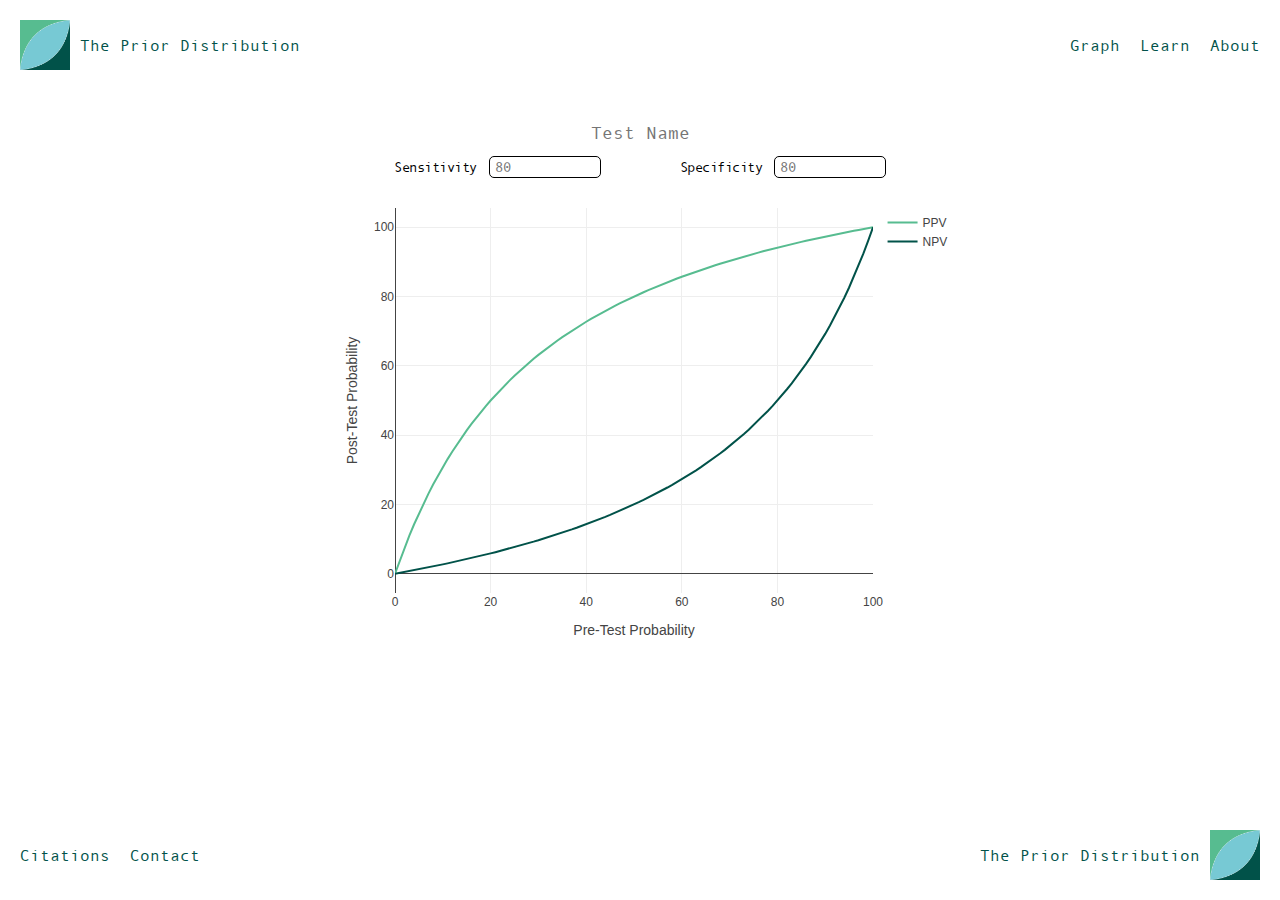
==== index.html @ 8dc857be "Graph functionality, browser icon" ====
<!DOCTYPE html>
<html lang="en">
<head>
    <meta charset="UTF-8">
    <meta http-equiv="X-UA-Compatible" content="IE=edge">
    <meta name="viewport" content="width=device-width, initial-scale=1.0">
    <link rel="stylesheet" href="./style.css">
    <link rel="icon" href="./assets/Logo.png">
    <title>The Prior Distribution</title>
</head>
<body>
    <header>
        <a href="./index.html" class="logo">
            <img src="./assets/Logo.png" alt="The Prior Distribution Logo">
            <p class="title">The Prior Distribution</p>
        </a>
        <a href="./index.html">Graph</a>
        <a href="./learn.html">Learn</a>
        <a href="./about.html">About</a>
    </header>
    <div class="main">
        <input type="text" id="name" placeholder="Test Name">
        <div class="parameters">
            <div class="sensitivity">
                <label for="sensitivity">Sensitivity</label>
                <input type="text" id="sensitivity" placeholder="80">
            </div>
            <div class="specificity">
                <label for="specificity">Specificity</label>
                <input type="text" id="specificity" placeholder="80">
            </div>
        </div>
        <div class="graph">
        </div>
    </div>
    <footer>
        <a href="./about.html">Citations</a>
        <a href="./contact.html">Contact</a>
        <a href="./index.html" class="logo">
            <p class="title">The Prior Distribution</p>
            <img src="./assets/Logo.png" alt="The Prior Distribution Logo">
        </a>
    </footer>
</body>

<script src="https://cdn.plot.ly/plotly-2.20.0.min.js"></script>
<script src="script.js"></script>

</html>
---- style.css ----
:root {
    --light_green: rgb(87, 188, 144);
    --dark_green: rgb(1, 82, 73);
    --blue: rgb(119, 201, 212);
    --graph_width: 650px;
}

@font-face {
    font-family: "Andale Mono Regular";
    src: local("Andale Mono Regular"), url("./assets/andalemo.ttf");
}

body {
    display: flex;
    flex-direction: column;
    justify-content: start;
    gap: 50px;
    height: 100vh;
    margin: 0 20px;
}

header, footer {
    display: flex;
    justify-content: right;
    align-items: center;
    gap: 20px;
    min-width: 500px;
}

header {
    margin: 20px 0 0 0;
}

footer {
    margin: auto 0 20px 0;
}

header img, footer img {
    width: 50px;
}

header a.logo {
    display: flex;
    gap: 10px;
    margin: 0 auto 0 0;
}

footer a.logo {
    display: flex;
    gap: 10px;
    margin: 0 0 0 auto;
}

a {
    text-decoration: none;
    color: var(--dark_green);
    font-family: "Andale Mono Regular", Arial, sans-serif;
}

.main {
    display: flex;
    flex-direction: column;
    align-items: center;
    gap: 10px;
    align-self: center;
    width: 100%;
}

.graph {
    width: var(--graph_width);
}

.parameters {
    width: var(--graph_width);
    display: flex;
    justify-content: space-evenly;
}

label {
    font-family: "Andale Mono Regular", Arial, sans-serif;
    font-size: 14px;
    letter-spacing: -0.5px;
    margin-right: 8px;
}

input {
    font-family: "Andale Mono Regular", Arial, sans-serif;
    font-size: 14px;
    width: 100px;
    padding: 2px 5px;
    border: 1px solid black;
    border-radius: 5px;
}

input#name {
    font-size: 18px;
    border: 1px solid white;
    border-radius: 5px;
    width: var(--graph_width);
    text-align: center;
}

input#name:hover, input#name:focus {
    border: 1px solid black;
}

input:focus {
    outline: none;
}

input:focus::placeholder {
    color: transparent;
}
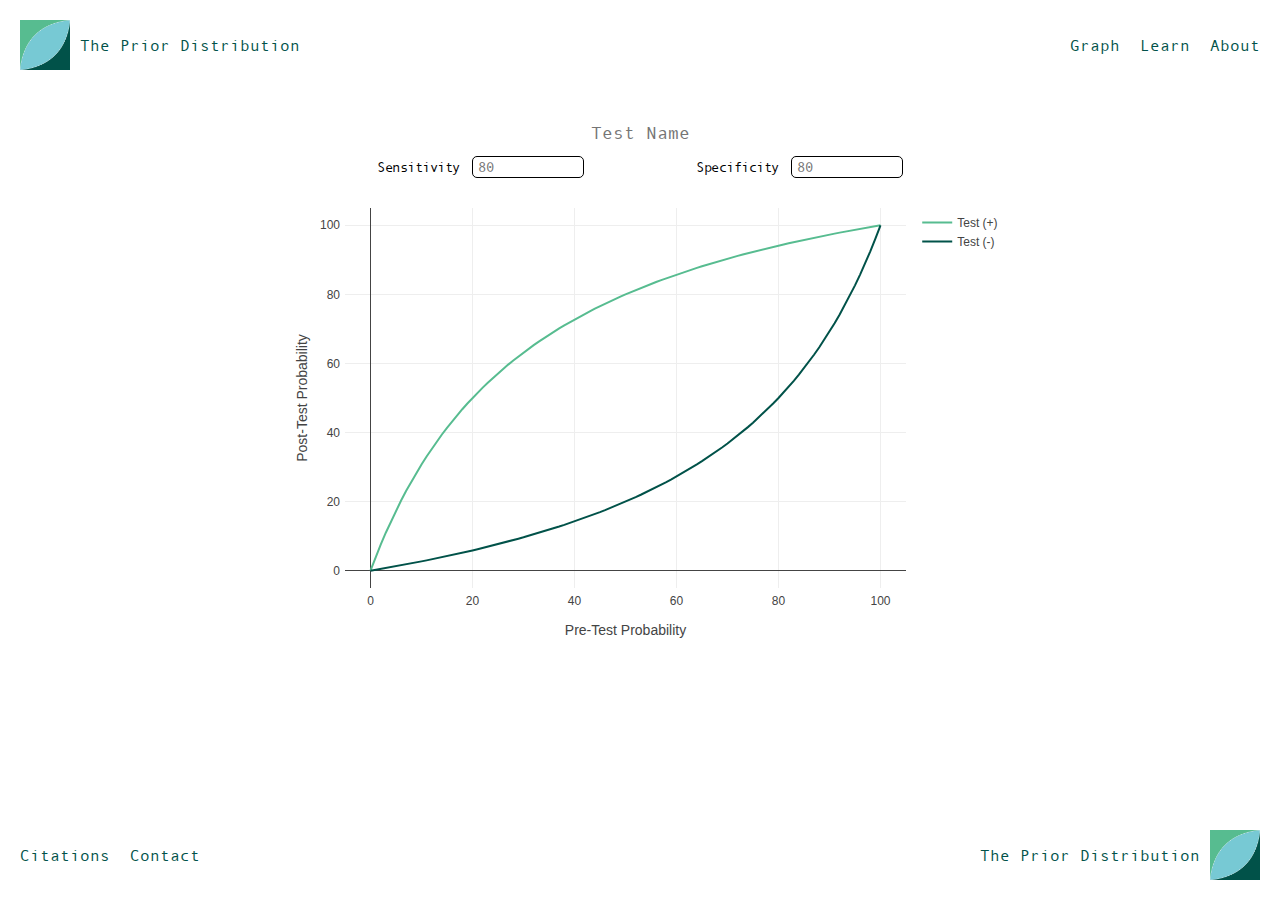
==== commit ad9d060d: "Split scrips by page, updates to learn.html" ====
--- a/index.html
+++ b/index.html
@@ -44,6 +44,7 @@
 </body>
 
 <script src="https://cdn.plot.ly/plotly-2.20.0.min.js"></script>
-<script src="script.js"></script>
+<script src="./script.js"></script>
+<script src="./index.js"></script>
 
 </html>--- a/style.css
+++ b/style.css
@@ -3,7 +3,7 @@
     --light_green: rgb(87, 188, 144);
     --dark_green: rgb(1, 82, 73);
     --blue: rgb(119, 201, 212);
-    --graph_width: 650px;
+    --graph_width: 750px;
 }
 
 @font-face {
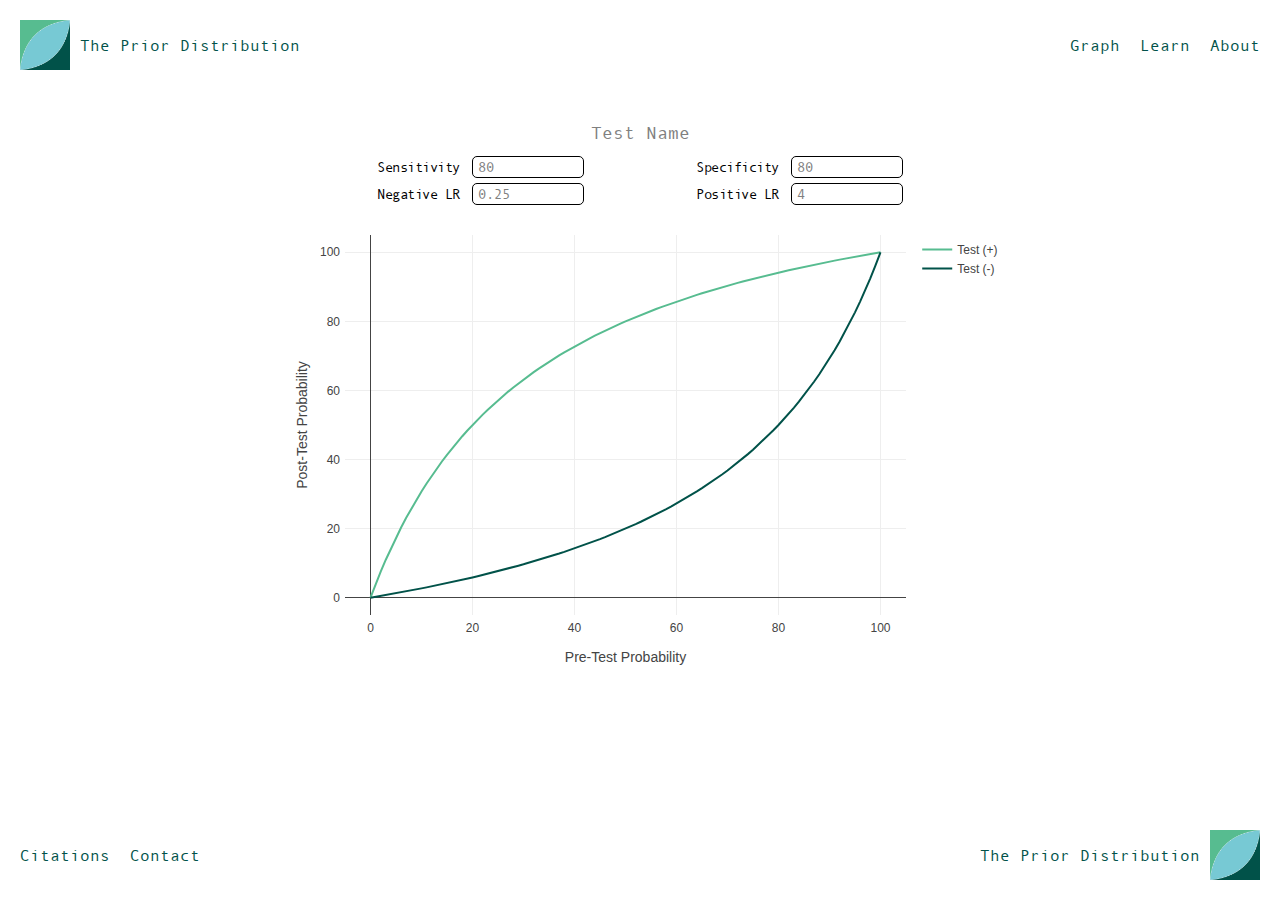
==== commit 5cd82820: "Begin adding likelihood ratio support to index" ====
--- a/index.html
+++ b/index.html
@@ -21,13 +21,25 @@
     <div class="main">
         <input type="text" id="name" placeholder="Test Name">
         <div class="parameters">
-            <div class="sensitivity">
-                <label for="sensitivity">Sensitivity</label>
-                <input type="text" id="sensitivity" placeholder="80">
+            <div class="snsp">
+                <div class="sensitivity">
+                    <label for="sensitivity">Sensitivity</label>
+                    <input type="number" step="any" min="0.001" max="99.999" id="sensitivity" placeholder="80">
+                </div>
+                <div class="specificity">
+                    <label for="specificity">Specificity</label>
+                    <input type="number" step="any" id="specificity" min="0.001" max="99.999" placeholder="80">
+                </div>
             </div>
-            <div class="specificity">
-                <label for="specificity">Specificity</label>
-                <input type="text" id="specificity" placeholder="80">
+            <div class="lr">
+                <div class="LR-">
+                    <label for="lrn">Negative LR</label>
+                    <input type="number" step="any" min="0.001" id="lrn" placeholder="0.25">
+                </div>
+                <div class="LR+">
+                    <label for="lrp">Positive LR</label>
+                    <input type="number" step="any" id="lrp" min="0.001" placeholder="4">
+                </div>
             </div>
         </div>
         <div class="graph">
@@ -35,7 +47,7 @@
     </div>
     <footer>
         <a href="./about.html">Citations</a>
-        <a href="./contact.html">Contact</a>
+        <a href="./about.html">Contact</a>
         <a href="./index.html" class="logo">
             <p class="title">The Prior Distribution</p>
             <img src="./assets/Logo.png" alt="The Prior Distribution Logo">
--- a/style.css
+++ b/style.css
@@ -67,14 +67,45 @@
     width: 100%;
 }
 
-.graph {
+.learn, .about, .graph {
     width: var(--graph_width);
+    align-self: center;
+}
+
+.learn, .about {
+    font-size: 14px;
+}
+
+h2 {
+    text-align: center;
+    margin: 0 0 10px 0;
+}
+
+h3 {
+    text-align: center;
+    margin: 30px 0 10px 0;
+}
+
+.learn div {
+    margin: 0 0 25px 0;
+}
+
+.snsp, .lr {
+    width: var(--graph_width);
+    display: flex;
+    justify-content: space-evenly; 
 }
 
 .parameters {
     width: var(--graph_width);
     display: flex;
-    justify-content: space-evenly;
+    flex-direction: column;
+    gap: 5px;
+}
+
+.gray, .gray input {
+    color: lightgray;
+    border-color: lightgray;
 }
 
 label {
@@ -109,6 +140,14 @@
     outline: none;
 }
 
+input::placeholder {
+    color: gray;
+}
+
 input:focus::placeholder {
     color: transparent;
+}
+
+input:invalid {
+    border-color: red;
 }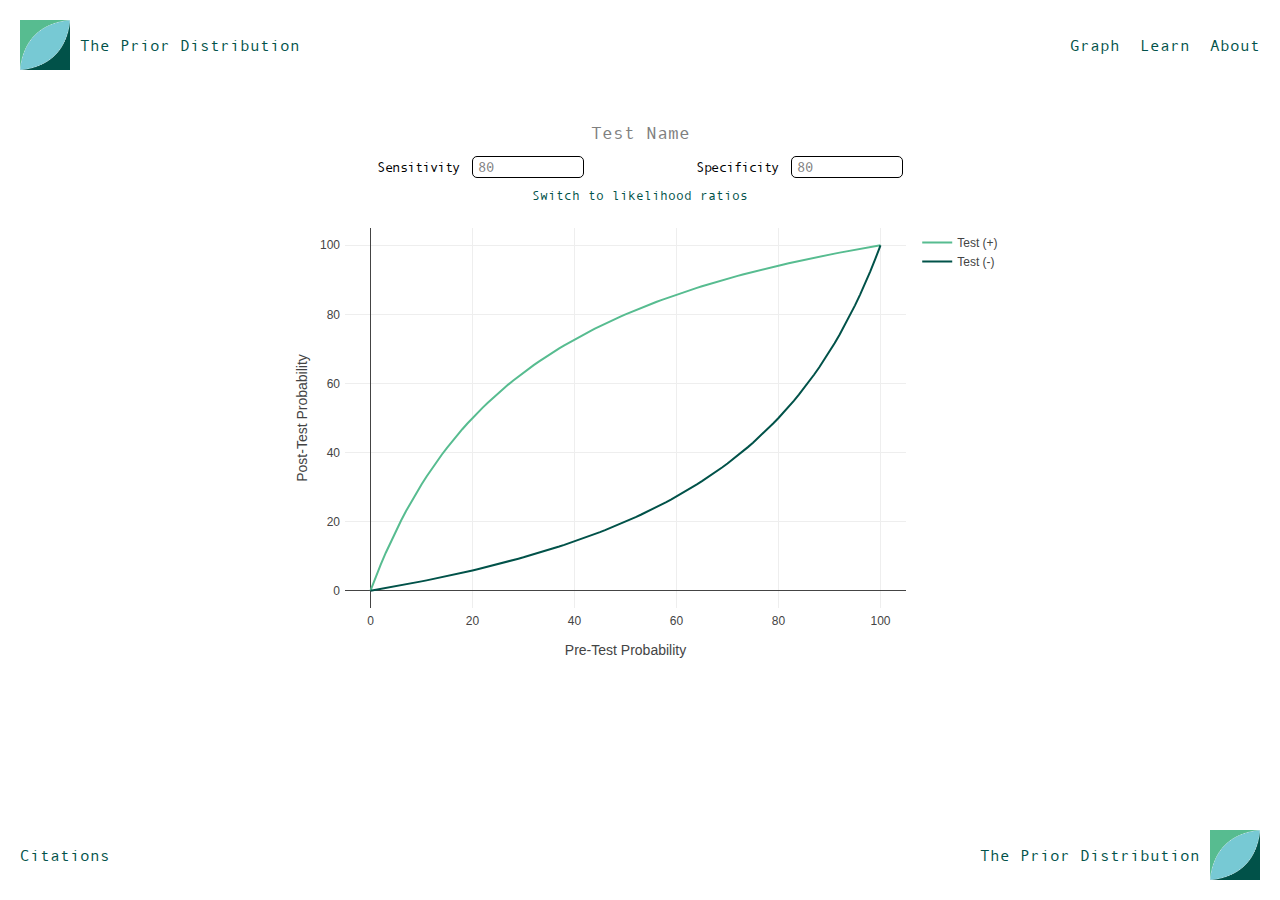
==== commit dfee2a84: "Create citations section" ====
--- a/index.html
+++ b/index.html
@@ -21,33 +21,23 @@
     <div class="main">
         <input type="text" id="name" placeholder="Test Name">
         <div class="parameters">
-            <div class="snsp">
-                <div class="sensitivity">
-                    <label for="sensitivity">Sensitivity</label>
-                    <input type="number" step="any" min="0.001" max="99.999" id="sensitivity" placeholder="80">
-                </div>
-                <div class="specificity">
-                    <label for="specificity">Specificity</label>
-                    <input type="number" step="any" id="specificity" min="0.001" max="99.999" placeholder="80">
-                </div>
+            <div class="sensitivity">
+                <label for="sensitivity">Sensitivity</label>
+                <input type="number" step="any" min="0.001" max="99.999" id="sensitivity" placeholder="80">
             </div>
-            <div class="lr">
-                <div class="LR-">
-                    <label for="lrn">Negative LR</label>
-                    <input type="number" step="any" min="0.001" id="lrn" placeholder="0.25">
-                </div>
-                <div class="LR+">
-                    <label for="lrp">Positive LR</label>
-                    <input type="number" step="any" id="lrp" min="0.001" placeholder="4">
-                </div>
+            <div class="specificity">
+                <label for="specificity">Specificity</label>
+                <input type="number" step="any" id="specificity" min="0.001" max="99.999" placeholder="80">
             </div>
         </div>
+        <a href="./index_lr.html" class="switch">
+            Switch to likelihood ratios
+        </a>
         <div class="graph">
         </div>
     </div>
     <footer>
         <a href="./about.html">Citations</a>
-        <a href="./about.html">Contact</a>
         <a href="./index.html" class="logo">
             <p class="title">The Prior Distribution</p>
             <img src="./assets/Logo.png" alt="The Prior Distribution Logo">
--- a/style.css
+++ b/style.css
@@ -76,9 +76,18 @@
     font-size: 14px;
 }
 
+.about ol {
+    list-style-position: inside;
+    padding-left: 0;
+}
+
 h2 {
     text-align: center;
     margin: 0 0 10px 0;
+}
+
+h2:nth-of-type(2) {
+    margin: 50px 0 10px 0;
 }
 
 h3 {
@@ -90,17 +99,21 @@
     margin: 0 0 25px 0;
 }
 
-.snsp, .lr {
+.parameters {
     width: var(--graph_width);
     display: flex;
     justify-content: space-evenly; 
 }
 
-.parameters {
+.convert {
     width: var(--graph_width);
     display: flex;
-    flex-direction: column;
-    gap: 5px;
+    justify-content: space-evenly;
+}
+
+.switch {
+    margin: 0 0 -5px 0;
+    font-size: 0.8rem;
 }
 
 .gray, .gray input {
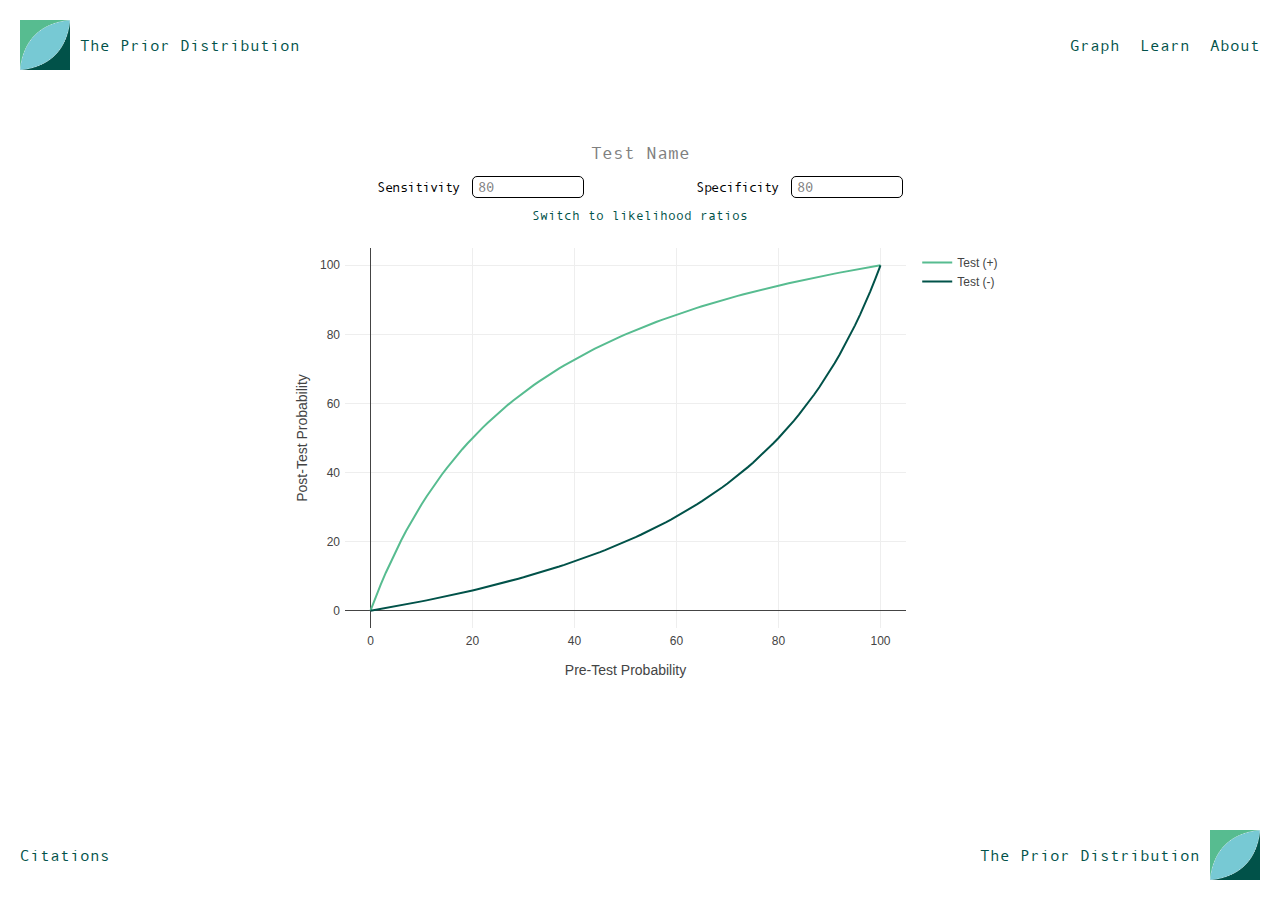
==== commit 6d15c5fd: "Turn off autocomplete for title on index.html" ====
--- a/index.html
+++ b/index.html
@@ -19,7 +19,7 @@
         <a href="./about.html">About</a>
     </header>
     <div class="main">
-        <input type="text" id="name" placeholder="Test Name">
+        <input type="text" id="name" placeholder="Test Name" autocomplete="off">
         <div class="parameters">
             <div class="sensitivity">
                 <label for="sensitivity">Sensitivity</label>
--- a/style.css
+++ b/style.css
@@ -29,11 +29,12 @@
 }
 
 header {
-    margin: 20px 0 0 0;
+    margin: 20px 0 20px 0;
 }
 
 footer {
-    margin: auto 0 20px 0;
+    margin: auto 0 0 0;
+    padding: 0 0 20px 0;
 }
 
 header img, footer img {
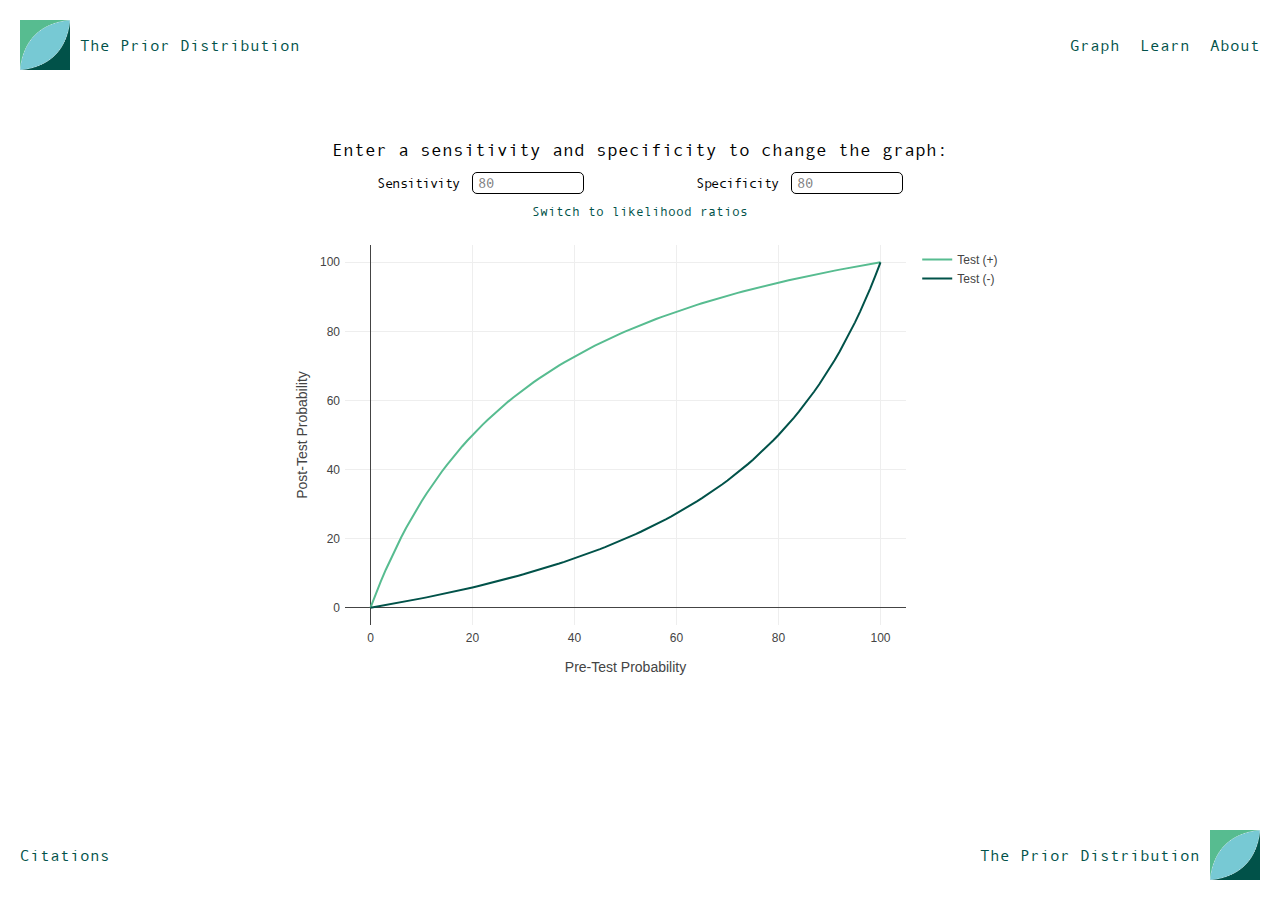
==== commit ff392247: "Remove graph title, add graph instructions" ====
--- a/index.html
+++ b/index.html
@@ -19,7 +19,7 @@
         <a href="./about.html">About</a>
     </header>
     <div class="main">
-        <input type="text" id="name" placeholder="Test Name" autocomplete="off">
+        <div class="instruction">Enter a sensitivity and specificity to change the graph:</div>
         <div class="parameters">
             <div class="sensitivity">
                 <label for="sensitivity">Sensitivity</label>
--- a/style.css
+++ b/style.css
@@ -59,6 +59,18 @@
     font-family: "Andale Mono Regular", Arial, sans-serif;
 }
 
+sup {
+    line-height: 0;
+}
+
+div {
+    line-height: 1.25;
+}
+
+.about li {
+    margin: 10px 0;
+}
+
 .main {
     display: flex;
     flex-direction: column;
@@ -80,6 +92,11 @@
 .about ol {
     list-style-position: inside;
     padding-left: 0;
+}
+
+.instruction {
+    font-family: "Andale Mono Regular", Arial, sans-serif;
+    font-size: 1.1rem;
 }
 
 h2 {
